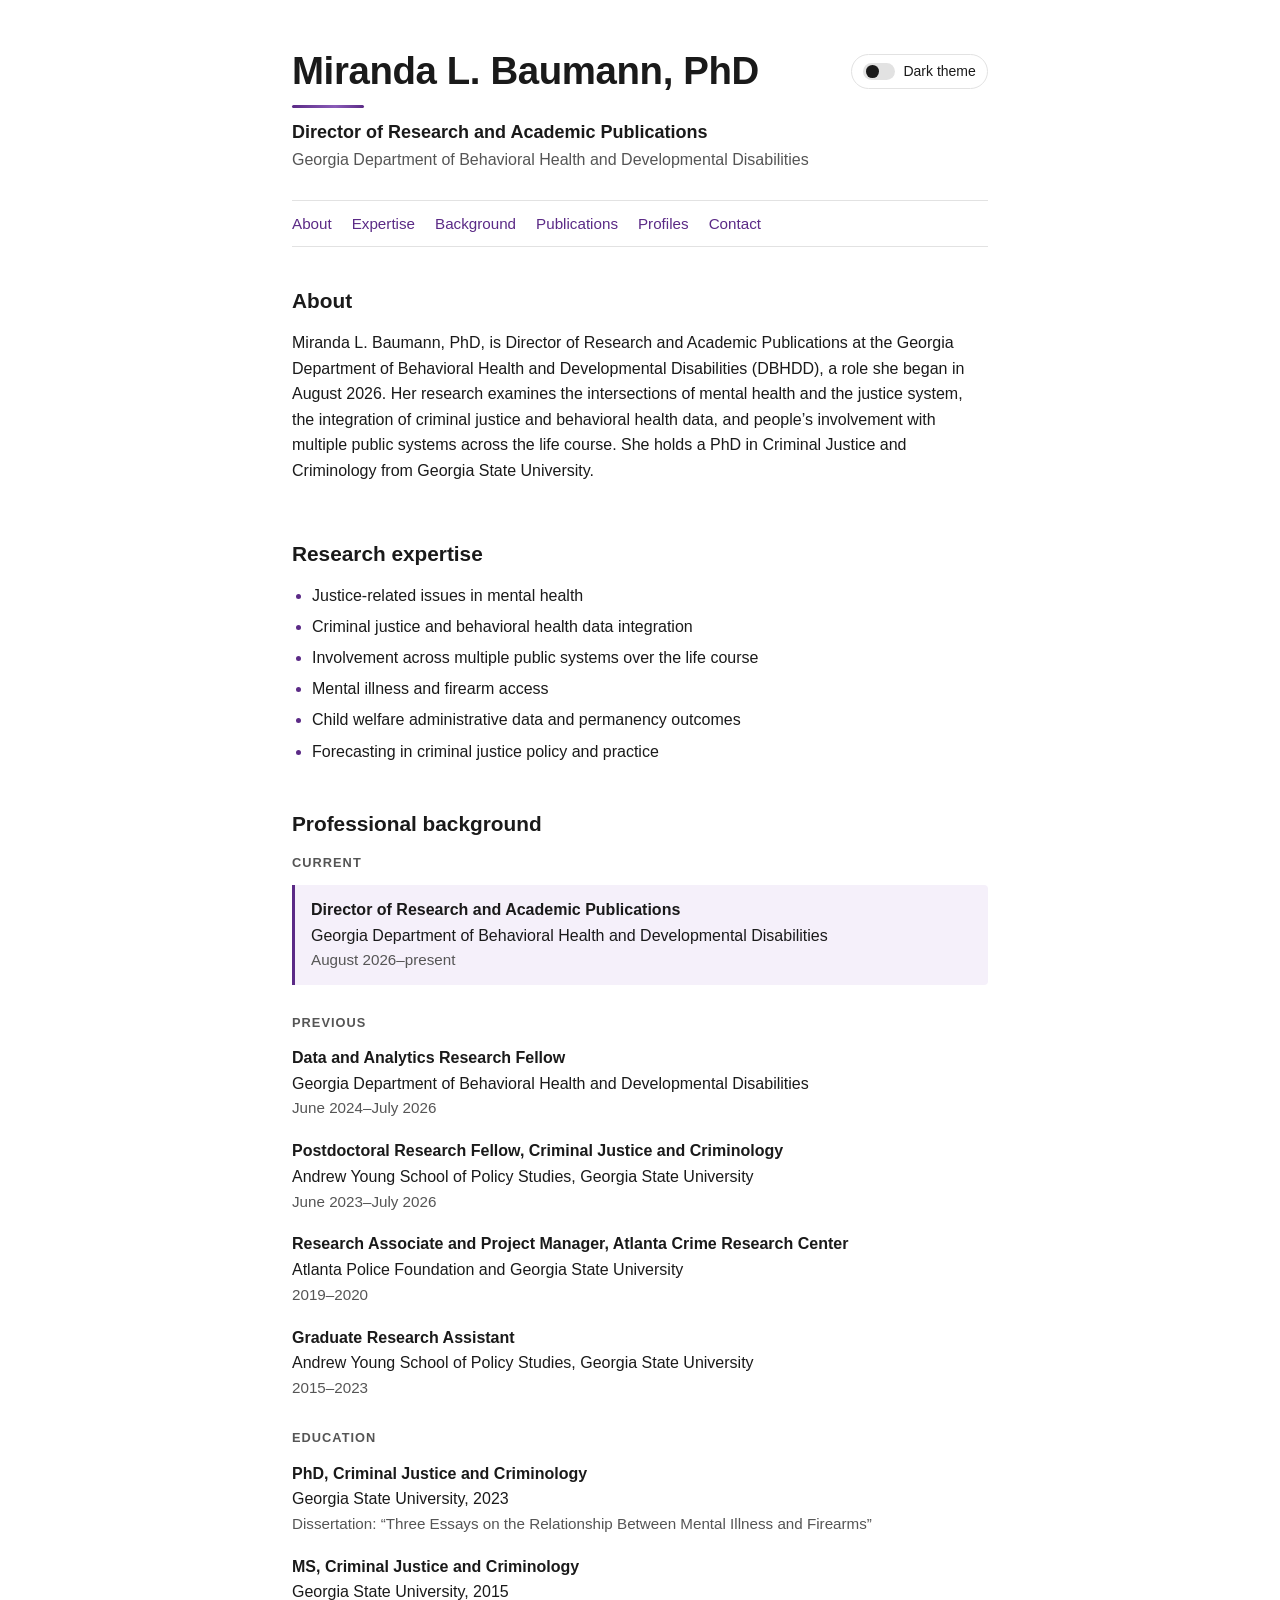
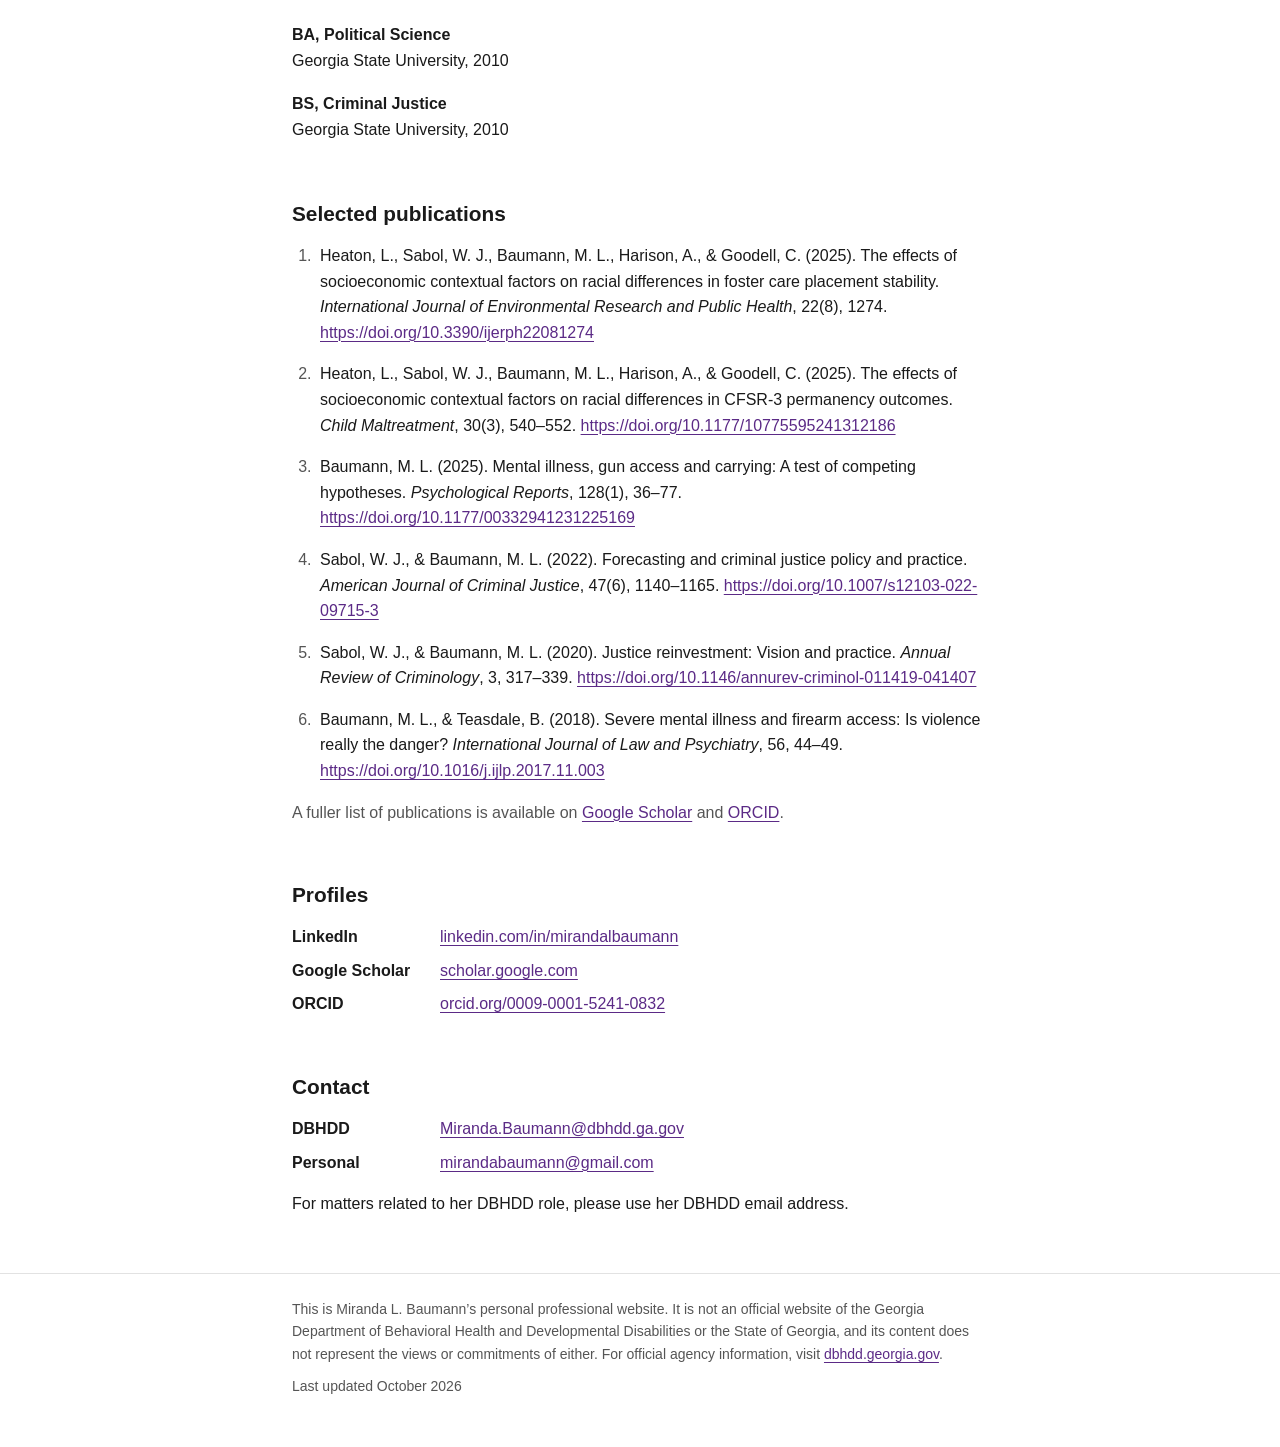
==== index.html @ 934e2a16 "Initial approved site: one-page professional profile" ====
<!doctype html>
<html lang="en">
<head>
  <meta charset="utf-8">
  <meta name="viewport" content="width=device-width, initial-scale=1">
  <title>Miranda L. Baumann, PhD | Director of Research and Academic Publications, Georgia DBHDD</title>
  <meta name="description" content="Miranda L. Baumann, PhD, is Director of Research and Academic Publications at the Georgia Department of Behavioral Health and Developmental Disabilities. Research in behavioral health, criminal justice, and administrative data.">
  <link rel="canonical" href="https://mirandabaumann.com/">
  <meta name="color-scheme" content="light dark">
  <meta property="og:type" content="profile">
  <meta property="og:title" content="Miranda L. Baumann, PhD">
  <meta property="og:description" content="Director of Research and Academic Publications, Georgia Department of Behavioral Health and Developmental Disabilities.">
  <meta property="og:url" content="https://mirandabaumann.com/">
  <link rel="icon" href="/favicon.svg" type="image/svg+xml">
  <link rel="stylesheet" href="/styles.css">
  <script src="/theme.js"></script>
  <script type="application/ld+json">
  {
    "@context": "https://schema.org",
    "@type": "Person",
    "name": "Miranda L. Baumann",
    "honorificSuffix": "PhD",
    "jobTitle": "Director of Research and Academic Publications",
    "worksFor": {
      "@type": "GovernmentOrganization",
      "name": "Georgia Department of Behavioral Health and Developmental Disabilities",
      "url": "https://dbhdd.georgia.gov/"
    },
    "alumniOf": {
      "@type": "CollegeOrUniversity",
      "name": "Georgia State University"
    },
    "url": "https://mirandabaumann.com/",
    "sameAs": [
      "https://www.linkedin.com/in/mirandalbaumann",
      "https://scholar.google.com/citations?user=29ulksUAAAAJ&hl=en",
      "https://orcid.org/0009-0001-5241-0832"
    ]
  }
  </script>
</head>
<body>
  <a class="skip-link" href="#main">Skip to main content</a>

  <header class="site-header">
    <div class="wrap">
      <div class="header-top">
        <div>
          <h1 class="name">Miranda L. Baumann, PhD</h1>
          <p class="role">Director of Research and Academic Publications</p>
          <p class="org">Georgia Department of Behavioral Health and Developmental Disabilities</p>
        </div>
        <button type="button" class="theme-toggle" id="theme-toggle" aria-pressed="false" hidden>
          <span class="theme-toggle-track" aria-hidden="true"><span class="theme-toggle-thumb"></span></span>
          <span class="theme-toggle-label">Dark theme</span>
        </button>
      </div>
      <nav class="site-nav" aria-label="Page sections">
        <ul>
          <li><a href="#about">About</a></li>
          <li><a href="#expertise">Expertise</a></li>
          <li><a href="#background">Background</a></li>
          <li><a href="#publications">Publications</a></li>
          <li><a href="#profiles">Profiles</a></li>
          <li><a href="#contact">Contact</a></li>
        </ul>
      </nav>
    </div>
  </header>

  <main id="main" class="wrap">
    <section id="about" aria-labelledby="about-heading">
      <h2 id="about-heading">About</h2>
      <p>Miranda L. Baumann, PhD, is Director of Research and Academic Publications at the Georgia Department of Behavioral Health and Developmental Disabilities (DBHDD), a role she began in August 2026. Her research examines the intersections of mental health and the justice system, the integration of criminal justice and behavioral health data, and people’s involvement with multiple public systems across the life course. She holds a PhD in Criminal Justice and Criminology from Georgia State University.</p>
    </section>

    <section id="expertise" aria-labelledby="expertise-heading">
      <h2 id="expertise-heading">Research expertise</h2>
      <ul class="plain-list">
        <li>Justice-related issues in mental health</li>
        <li>Criminal justice and behavioral health data integration</li>
        <li>Involvement across multiple public systems over the life course</li>
        <li>Mental illness and firearm access</li>
        <li>Child welfare administrative data and permanency outcomes</li>
        <li>Forecasting in criminal justice policy and practice</li>
      </ul>
    </section>

    <section id="background" aria-labelledby="background-heading">
      <h2 id="background-heading">Professional background</h2>

      <h3>Current</h3>
      <div class="entry entry-current">
        <p class="entry-title">Director of Research and Academic Publications</p>
        <p class="entry-org">Georgia Department of Behavioral Health and Developmental Disabilities</p>
        <p class="entry-date">August 2026–present</p>
      </div>

      <h3>Previous</h3>
      <div class="entry">
        <p class="entry-title">Data and Analytics Research Fellow</p>
        <p class="entry-org">Georgia Department of Behavioral Health and Developmental Disabilities</p>
        <p class="entry-date">June 2024–July 2026</p>
      </div>
      <div class="entry">
        <p class="entry-title">Postdoctoral Research Fellow, Criminal Justice and Criminology</p>
        <p class="entry-org">Andrew Young School of Policy Studies, Georgia State University</p>
        <p class="entry-date">June 2023–July 2026</p>
      </div>
      <div class="entry">
        <p class="entry-title">Research Associate and Project Manager, Atlanta Crime Research Center</p>
        <p class="entry-org">Atlanta Police Foundation and Georgia State University</p>
        <p class="entry-date">2019–2020</p>
      </div>
      <div class="entry">
        <p class="entry-title">Graduate Research Assistant</p>
        <p class="entry-org">Andrew Young School of Policy Studies, Georgia State University</p>
        <p class="entry-date">2015–2023</p>
      </div>

      <h3>Education</h3>
      <div class="entry">
        <p class="entry-title">PhD, Criminal Justice and Criminology</p>
        <p class="entry-org">Georgia State University, 2023</p>
        <p class="entry-note">Dissertation: “Three Essays on the Relationship Between Mental Illness and Firearms”</p>
      </div>
      <div class="entry">
        <p class="entry-title">MS, Criminal Justice and Criminology</p>
        <p class="entry-org">Georgia State University, 2015</p>
      </div>
      <div class="entry">
        <p class="entry-title">BA, Political Science</p>
        <p class="entry-org">Georgia State University, 2010</p>
      </div>
      <div class="entry">
        <p class="entry-title">BS, Criminal Justice</p>
        <p class="entry-org">Georgia State University, 2010</p>
      </div>
    </section>

    <section id="publications" aria-labelledby="publications-heading">
      <h2 id="publications-heading">Selected publications</h2>
      <ol class="pubs">
        <li>Heaton, L., Sabol, W. J., Baumann, M. L., Harison, A., &amp; Goodell, C. (2025). The effects of socioeconomic contextual factors on racial differences in foster care placement stability. <cite>International Journal of Environmental Research and Public Health</cite>, 22(8), 1274. <a href="https://doi.org/10.3390/ijerph22081274">https://doi.org/10.3390/ijerph22081274</a></li>
        <li>Heaton, L., Sabol, W. J., Baumann, M. L., Harison, A., &amp; Goodell, C. (2025). The effects of socioeconomic contextual factors on racial differences in CFSR-3 permanency outcomes. <cite>Child Maltreatment</cite>, 30(3), 540–552. <a href="https://doi.org/10.1177/10775595241312186">https://doi.org/10.1177/10775595241312186</a></li>
        <li>Baumann, M. L. (2025). Mental illness, gun access and carrying: A test of competing hypotheses. <cite>Psychological Reports</cite>, 128(1), 36–77. <a href="https://doi.org/10.1177/00332941231225169">https://doi.org/10.1177/00332941231225169</a></li>
        <li>Sabol, W. J., &amp; Baumann, M. L. (2022). Forecasting and criminal justice policy and practice. <cite>American Journal of Criminal Justice</cite>, 47(6), 1140–1165. <a href="https://doi.org/10.1007/s12103-022-09715-3">https://doi.org/10.1007/s12103-022-09715-3</a></li>
        <li>Sabol, W. J., &amp; Baumann, M. L. (2020). Justice reinvestment: Vision and practice. <cite>Annual Review of Criminology</cite>, 3, 317–339. <a href="https://doi.org/10.1146/annurev-criminol-011419-041407">https://doi.org/10.1146/annurev-criminol-011419-041407</a></li>
        <li>Baumann, M. L., &amp; Teasdale, B. (2018). Severe mental illness and firearm access: Is violence really the danger? <cite>International Journal of Law and Psychiatry</cite>, 56, 44–49. <a href="https://doi.org/10.1016/j.ijlp.2017.11.003">https://doi.org/10.1016/j.ijlp.2017.11.003</a></li>
      </ol>
      <p class="more">A fuller list of publications is available on <a href="https://scholar.google.com/citations?user=29ulksUAAAAJ&amp;hl=en">Google Scholar</a> and <a href="https://orcid.org/0009-0001-5241-0832">ORCID</a>.</p>
    </section>

    <section id="profiles" aria-labelledby="profiles-heading">
      <h2 id="profiles-heading">Profiles</h2>
      <ul class="link-list">
        <li><span class="link-label">LinkedIn</span> <a href="https://www.linkedin.com/in/mirandalbaumann">linkedin.com/in/mirandalbaumann</a></li>
        <li><span class="link-label">Google Scholar</span> <a href="https://scholar.google.com/citations?user=29ulksUAAAAJ&amp;hl=en">scholar.google.com</a></li>
        <li><span class="link-label">ORCID</span> <a href="https://orcid.org/0009-0001-5241-0832">orcid.org/0009-0001-5241-0832</a></li>
      </ul>
    </section>

    <section id="contact" aria-labelledby="contact-heading">
      <h2 id="contact-heading">Contact</h2>
      <ul class="link-list">
        <li><span class="link-label">DBHDD</span> <a href="mailto:Miranda.Baumann@dbhdd.ga.gov">Miranda.Baumann@dbhdd.ga.gov</a></li>
        <li><span class="link-label">Personal</span> <a href="mailto:mirandabaumann@gmail.com">mirandabaumann@gmail.com</a></li>
      </ul>
      <p>For matters related to her DBHDD role, please use her DBHDD email address.</p>
    </section>
  </main>

  <footer class="site-footer">
    <div class="wrap">
      <p>This is Miranda L. Baumann’s personal professional website. It is not an official website of the Georgia Department of Behavioral Health and Developmental Disabilities or the State of Georgia, and its content does not represent the views or commitments of either. For official agency information, visit <a href="https://dbhdd.georgia.gov/">dbhdd.georgia.gov</a>.</p>
      <p>Last updated October 2026</p>
    </div>
  </footer>
</body>
</html>
---- styles.css ----
/* mirandabaumann.com — single stylesheet. Colors are defined once per theme below. */

:root {
  --bg: #ffffff;
  --text: #1a1a1a;
  --muted: #555555;
  --rule: #e2e2e2;
  --accent: #5b2a86;
  --accent-soft: #8a5cb8;
  --accent-tint: #f5f0fa;
}

/* Dark values, applied when the device prefers dark and no manual choice says light. */
@media (prefers-color-scheme: dark) {
  :root:not([data-theme="light"]) {
    --bg: #1e1e1f;
    --text: #ededea;
    --muted: #b3b3ae;
    --rule: #3a3a3c;
    --accent: #c9a7f0;
    --accent-soft: #9d76cc;
    --accent-tint: #2a2433;
  }
}

/* Dark values, applied when chosen manually. */
:root[data-theme="dark"] {
  --bg: #1e1e1f;
  --text: #ededea;
  --muted: #b3b3ae;
  --rule: #3a3a3c;
  --accent: #c9a7f0;
  --accent-soft: #9d76cc;
  --accent-tint: #2a2433;
}

*, *::before, *::after { box-sizing: border-box; }

html {
  background: var(--bg);
  color: var(--text);
  font-family: -apple-system, BlinkMacSystemFont, "Segoe UI", Roboto, "Helvetica Neue", Arial, sans-serif;
  font-size: 100%;
  line-height: 1.6;
  -webkit-text-size-adjust: 100%;
  scroll-behavior: smooth;
}
@media (prefers-reduced-motion: reduce) { html { scroll-behavior: auto; } }

body { margin: 0; }

.wrap {
  max-width: 46rem;
  margin: 0 auto;
  padding: 0 1.25rem;
}

a { color: var(--accent); text-underline-offset: 0.18em; text-decoration-thickness: 1px; overflow-wrap: anywhere; }
a:hover { text-decoration-thickness: 2px; }

:focus-visible {
  outline: 3px solid var(--accent);
  outline-offset: 3px;
  border-radius: 2px;
}

.skip-link {
  position: absolute;
  left: 1rem;
  top: -4rem;
  background: var(--bg);
  color: var(--accent);
  padding: 0.5rem 0.75rem;
  border: 2px solid var(--accent);
  z-index: 10;
}
.skip-link:focus { top: 1rem; }

/* Header */
.site-header { padding-top: 3rem; }
.header-top {
  display: flex;
  justify-content: space-between;
  align-items: flex-start;
  gap: 1rem;
}
.name {
  font-size: clamp(1.75rem, 5vw, 2.4rem);
  line-height: 1.2;
  margin: 0 0 0.6rem;
  letter-spacing: -0.01em;
  font-weight: 650;
}
/* Subtle static sheen: a thin purple rule beneath the name. */
.name::after {
  content: "";
  display: block;
  width: 4.5rem;
  height: 3px;
  margin-top: 0.7rem;
  border-radius: 2px;
  background: linear-gradient(90deg, var(--accent), var(--accent-soft) 60%, var(--accent));
}
.role { margin: 0; font-size: 1.125rem; font-weight: 600; }
.org { margin: 0; color: var(--muted); }

/* Theme toggle (hidden until JavaScript confirms it can work) */
.theme-toggle {
  flex-shrink: 0;
  display: inline-flex;
  align-items: center;
  gap: 0.5rem;
  margin-top: 0.35rem;
  padding: 0.35rem 0.7rem;
  font: inherit;
  font-size: 0.875rem;
  color: var(--text);
  background: transparent;
  border: 1px solid var(--rule);
  border-radius: 999px;
  cursor: pointer;
}
.theme-toggle:hover { border-color: var(--accent); }
.theme-toggle[hidden] { display: none; }
.theme-toggle-track {
  position: relative;
  width: 2rem;
  height: 1.1rem;
  border-radius: 999px;
  background: var(--rule);
}
.theme-toggle-thumb {
  position: absolute;
  top: 0.15rem;
  left: 0.15rem;
  width: 0.8rem;
  height: 0.8rem;
  border-radius: 50%;
  background: var(--text);
}
.theme-toggle[aria-pressed="true"] .theme-toggle-track { background: var(--accent); }
.theme-toggle[aria-pressed="true"] .theme-toggle-thumb { left: 1.05rem; background: var(--bg); }

/* Navigation */
.site-nav { margin-top: 1.75rem; border-top: 1px solid var(--rule); border-bottom: 1px solid var(--rule); }
.site-nav ul {
  list-style: none;
  margin: 0;
  padding: 0.6rem 0;
  display: flex;
  flex-wrap: wrap;
  gap: 0.25rem 1.25rem;
}
.site-nav a { text-decoration: none; font-weight: 500; font-size: 0.95rem; }
.site-nav a:hover { text-decoration: underline; }

/* Sections */
main section { padding-top: 2.5rem; scroll-margin-top: 1rem; }
h2 {
  font-size: 1.3rem;
  line-height: 1.3;
  margin: 0 0 1rem;
  font-weight: 650;
}
h3 {
  font-size: 0.8rem;
  text-transform: uppercase;
  letter-spacing: 0.08em;
  color: var(--muted);
  margin: 1.75rem 0 0.75rem;
  font-weight: 600;
}
h2 + h3 { margin-top: 0; }
p { margin: 0 0 1rem; }

.plain-list { margin: 0; padding-left: 1.25rem; }
.plain-list li { margin-bottom: 0.35rem; }
.plain-list li::marker { color: var(--accent); }

.entry { margin-bottom: 1.1rem; }
.entry p { margin: 0; }
.entry-title { font-weight: 600; }
.entry-org { color: var(--text); }
.entry-date, .entry-note { color: var(--muted); font-size: 0.95rem; }
.entry-current {
  border-left: 3px solid var(--accent);
  background: var(--accent-tint);
  padding: 0.75rem 1rem;
  border-radius: 0 4px 4px 0;
}

.pubs { margin: 0 0 1rem; padding-left: 1.5rem; }
.pubs li { margin-bottom: 1rem; padding-left: 0.25rem; }
.pubs li::marker { color: var(--muted); }
.pubs cite { font-style: italic; }
.more { color: var(--muted); }

.link-list { list-style: none; margin: 0 0 1rem; padding: 0; }
.link-list li { margin-bottom: 0.5rem; display: flex; flex-wrap: wrap; gap: 0 0.75rem; }
.link-label { min-width: 8.5rem; font-weight: 600; }

/* Footer */
.site-footer {
  margin-top: 3.5rem;
  border-top: 1px solid var(--rule);
  padding: 1.5rem 0 2.5rem;
  color: var(--muted);
  font-size: 0.875rem;
}
.site-footer p { margin-bottom: 0.6rem; }

@media (max-width: 34rem) {
  .site-header { padding-top: 1.75rem; }
  .header-top { flex-direction: column-reverse; gap: 0.75rem; }
  .theme-toggle { margin-top: 0; align-self: flex-end; }
  .link-label { min-width: 0; width: 100%; }
}

@media print {
  .theme-toggle, .site-nav, .skip-link { display: none; }
  a { color: inherit; }
}
.not-found { padding-top: 3rem; }
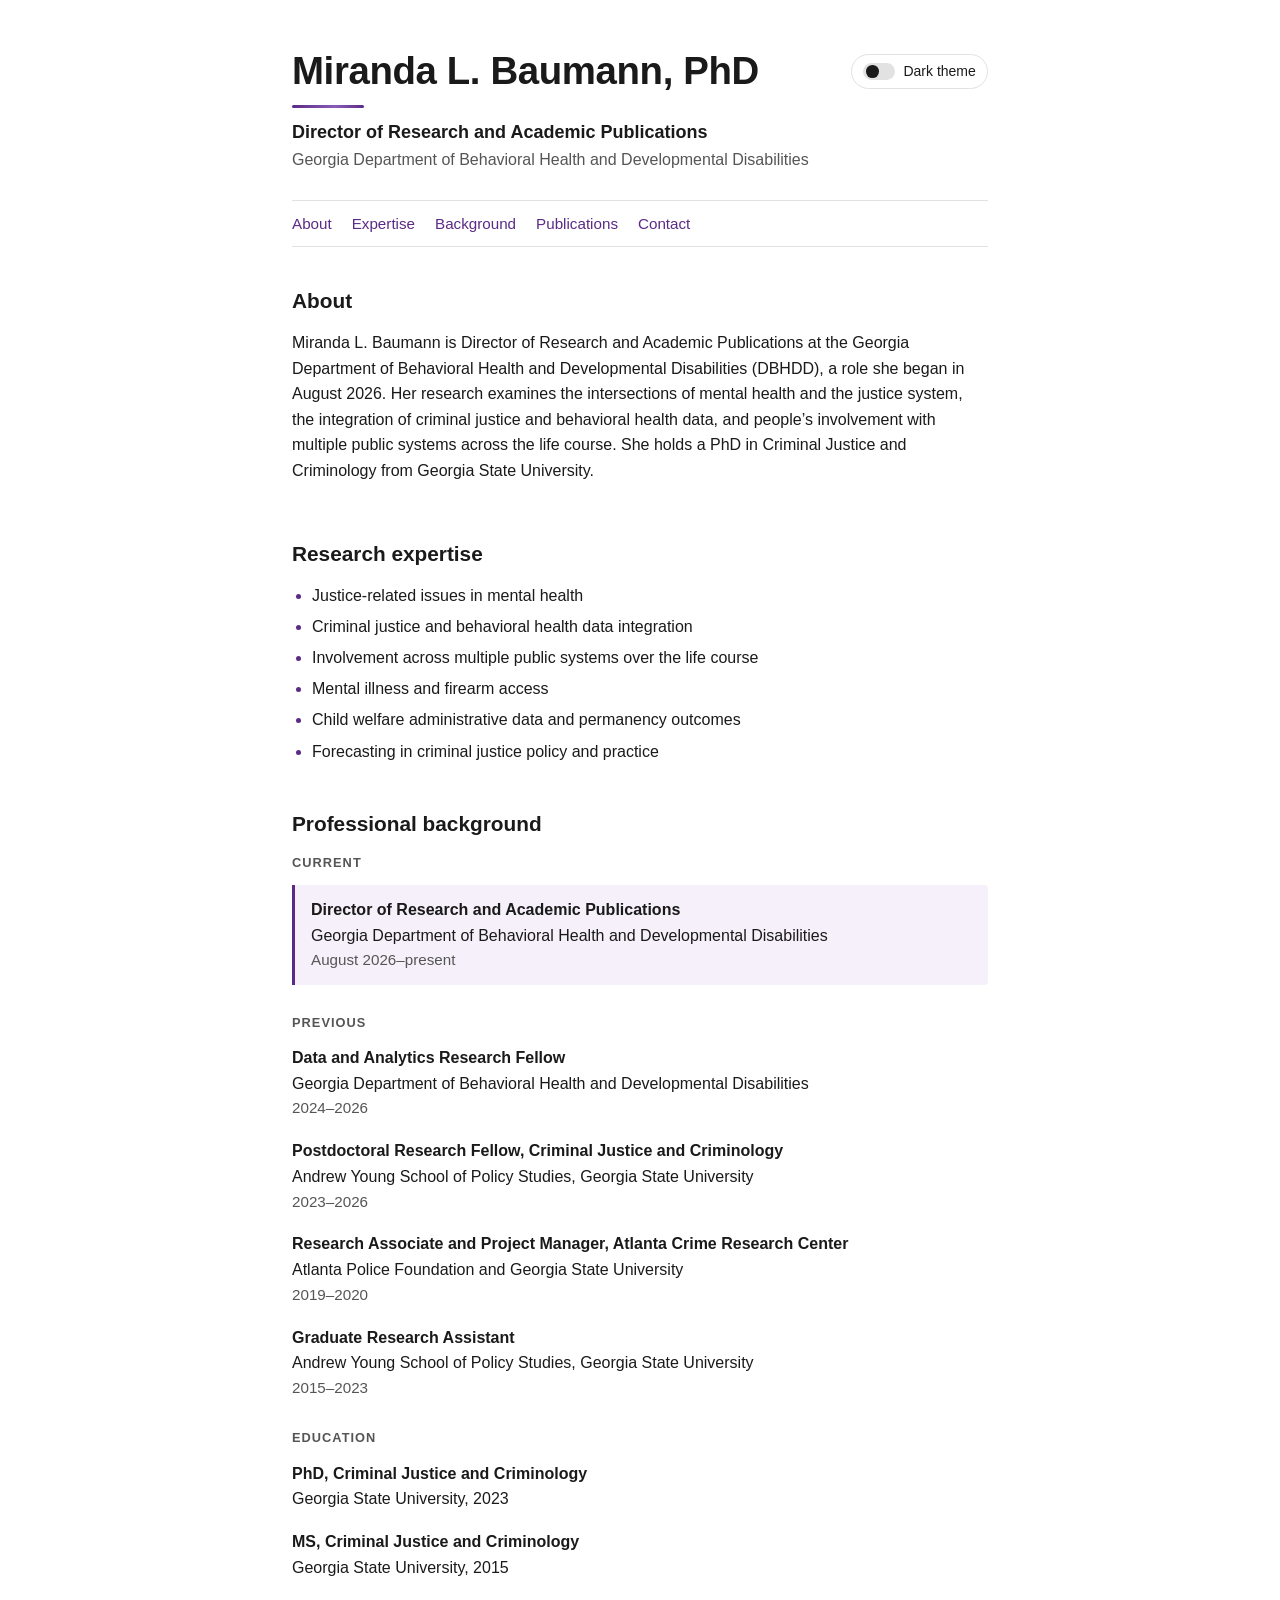
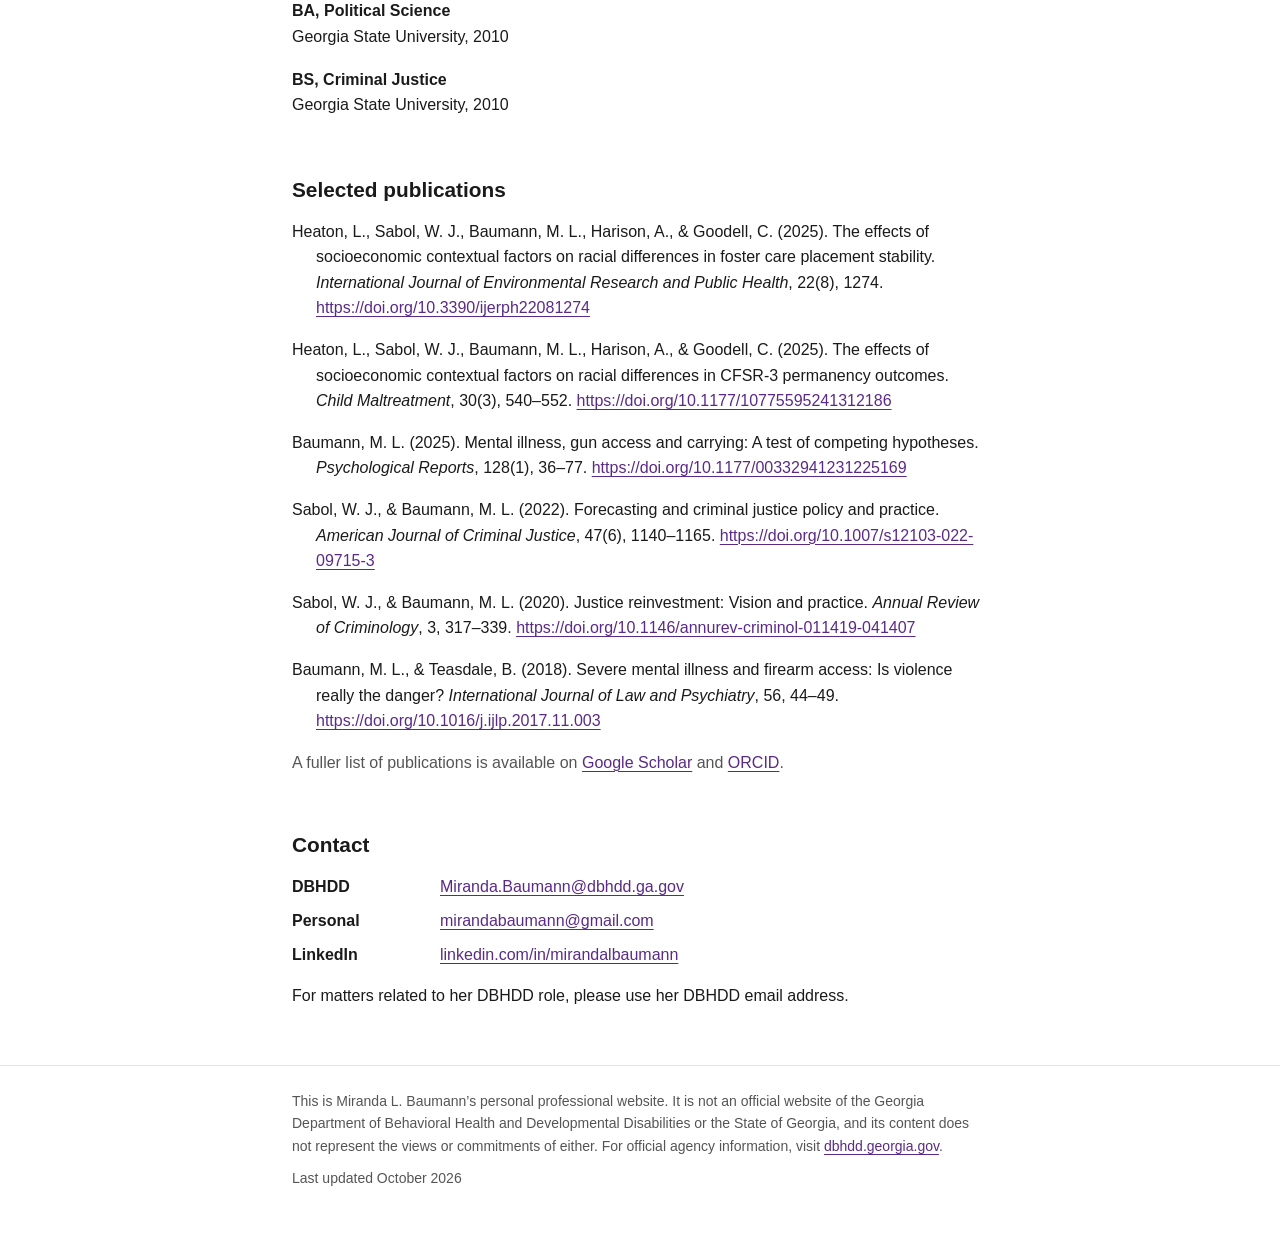
==== commit 565eb6e9: "Approved content revisions: About wording, year-only past dates, no dissertation, LinkedIn under Con" ====
--- a/index.html
+++ b/index.html
@@ -61,7 +61,6 @@
           <li><a href="#expertise">Expertise</a></li>
           <li><a href="#background">Background</a></li>
           <li><a href="#publications">Publications</a></li>
-          <li><a href="#profiles">Profiles</a></li>
           <li><a href="#contact">Contact</a></li>
         </ul>
       </nav>
@@ -71,7 +70,7 @@
   <main id="main" class="wrap">
     <section id="about" aria-labelledby="about-heading">
       <h2 id="about-heading">About</h2>
-      <p>Miranda L. Baumann, PhD, is Director of Research and Academic Publications at the Georgia Department of Behavioral Health and Developmental Disabilities (DBHDD), a role she began in August 2026. Her research examines the intersections of mental health and the justice system, the integration of criminal justice and behavioral health data, and people’s involvement with multiple public systems across the life course. She holds a PhD in Criminal Justice and Criminology from Georgia State University.</p>
+      <p>Miranda L. Baumann is Director of Research and Academic Publications at the Georgia Department of Behavioral Health and Developmental Disabilities (DBHDD), a role she began in August 2026. Her research examines the intersections of mental health and the justice system, the integration of criminal justice and behavioral health data, and people’s involvement with multiple public systems across the life course. She holds a PhD in Criminal Justice and Criminology from Georgia State University.</p>
     </section>
 
     <section id="expertise" aria-labelledby="expertise-heading">
@@ -100,12 +99,12 @@
       <div class="entry">
         <p class="entry-title">Data and Analytics Research Fellow</p>
         <p class="entry-org">Georgia Department of Behavioral Health and Developmental Disabilities</p>
-        <p class="entry-date">June 2024–July 2026</p>
+        <p class="entry-date">2024–2026</p>
       </div>
       <div class="entry">
         <p class="entry-title">Postdoctoral Research Fellow, Criminal Justice and Criminology</p>
         <p class="entry-org">Andrew Young School of Policy Studies, Georgia State University</p>
-        <p class="entry-date">June 2023–July 2026</p>
+        <p class="entry-date">2023–2026</p>
       </div>
       <div class="entry">
         <p class="entry-title">Research Associate and Project Manager, Atlanta Crime Research Center</p>
@@ -122,7 +121,6 @@
       <div class="entry">
         <p class="entry-title">PhD, Criminal Justice and Criminology</p>
         <p class="entry-org">Georgia State University, 2023</p>
-        <p class="entry-note">Dissertation: “Three Essays on the Relationship Between Mental Illness and Firearms”</p>
       </div>
       <div class="entry">
         <p class="entry-title">MS, Criminal Justice and Criminology</p>
@@ -140,31 +138,24 @@
 
     <section id="publications" aria-labelledby="publications-heading">
       <h2 id="publications-heading">Selected publications</h2>
-      <ol class="pubs">
+      <ul class="pubs">
         <li>Heaton, L., Sabol, W. J., Baumann, M. L., Harison, A., &amp; Goodell, C. (2025). The effects of socioeconomic contextual factors on racial differences in foster care placement stability. <cite>International Journal of Environmental Research and Public Health</cite>, 22(8), 1274. <a href="https://doi.org/10.3390/ijerph22081274">https://doi.org/10.3390/ijerph22081274</a></li>
         <li>Heaton, L., Sabol, W. J., Baumann, M. L., Harison, A., &amp; Goodell, C. (2025). The effects of socioeconomic contextual factors on racial differences in CFSR-3 permanency outcomes. <cite>Child Maltreatment</cite>, 30(3), 540–552. <a href="https://doi.org/10.1177/10775595241312186">https://doi.org/10.1177/10775595241312186</a></li>
         <li>Baumann, M. L. (2025). Mental illness, gun access and carrying: A test of competing hypotheses. <cite>Psychological Reports</cite>, 128(1), 36–77. <a href="https://doi.org/10.1177/00332941231225169">https://doi.org/10.1177/00332941231225169</a></li>
         <li>Sabol, W. J., &amp; Baumann, M. L. (2022). Forecasting and criminal justice policy and practice. <cite>American Journal of Criminal Justice</cite>, 47(6), 1140–1165. <a href="https://doi.org/10.1007/s12103-022-09715-3">https://doi.org/10.1007/s12103-022-09715-3</a></li>
         <li>Sabol, W. J., &amp; Baumann, M. L. (2020). Justice reinvestment: Vision and practice. <cite>Annual Review of Criminology</cite>, 3, 317–339. <a href="https://doi.org/10.1146/annurev-criminol-011419-041407">https://doi.org/10.1146/annurev-criminol-011419-041407</a></li>
         <li>Baumann, M. L., &amp; Teasdale, B. (2018). Severe mental illness and firearm access: Is violence really the danger? <cite>International Journal of Law and Psychiatry</cite>, 56, 44–49. <a href="https://doi.org/10.1016/j.ijlp.2017.11.003">https://doi.org/10.1016/j.ijlp.2017.11.003</a></li>
-      </ol>
+      </ul>
       <p class="more">A fuller list of publications is available on <a href="https://scholar.google.com/citations?user=29ulksUAAAAJ&amp;hl=en">Google Scholar</a> and <a href="https://orcid.org/0009-0001-5241-0832">ORCID</a>.</p>
     </section>
 
-    <section id="profiles" aria-labelledby="profiles-heading">
-      <h2 id="profiles-heading">Profiles</h2>
-      <ul class="link-list">
-        <li><span class="link-label">LinkedIn</span> <a href="https://www.linkedin.com/in/mirandalbaumann">linkedin.com/in/mirandalbaumann</a></li>
-        <li><span class="link-label">Google Scholar</span> <a href="https://scholar.google.com/citations?user=29ulksUAAAAJ&amp;hl=en">scholar.google.com</a></li>
-        <li><span class="link-label">ORCID</span> <a href="https://orcid.org/0009-0001-5241-0832">orcid.org/0009-0001-5241-0832</a></li>
-      </ul>
-    </section>
 
     <section id="contact" aria-labelledby="contact-heading">
       <h2 id="contact-heading">Contact</h2>
       <ul class="link-list">
         <li><span class="link-label">DBHDD</span> <a href="mailto:Miranda.Baumann@dbhdd.ga.gov">Miranda.Baumann@dbhdd.ga.gov</a></li>
         <li><span class="link-label">Personal</span> <a href="mailto:mirandabaumann@gmail.com">mirandabaumann@gmail.com</a></li>
+        <li><span class="link-label">LinkedIn</span> <a href="https://www.linkedin.com/in/mirandalbaumann">linkedin.com/in/mirandalbaumann</a></li>
       </ul>
       <p>For matters related to her DBHDD role, please use her DBHDD email address.</p>
     </section>
--- a/styles.css
+++ b/styles.css
@@ -189,9 +189,9 @@
   border-radius: 0 4px 4px 0;
 }
 
-.pubs { margin: 0 0 1rem; padding-left: 1.5rem; }
-.pubs li { margin-bottom: 1rem; padding-left: 0.25rem; }
-.pubs li::marker { color: var(--muted); }
+/* Publications: unnumbered, with a hanging indent */
+.pubs { list-style: none; margin: 0 0 1rem; padding: 0; }
+.pubs li { margin-bottom: 1rem; padding-left: 1.5rem; text-indent: -1.5rem; }
 .pubs cite { font-style: italic; }
 .more { color: var(--muted); }
 
